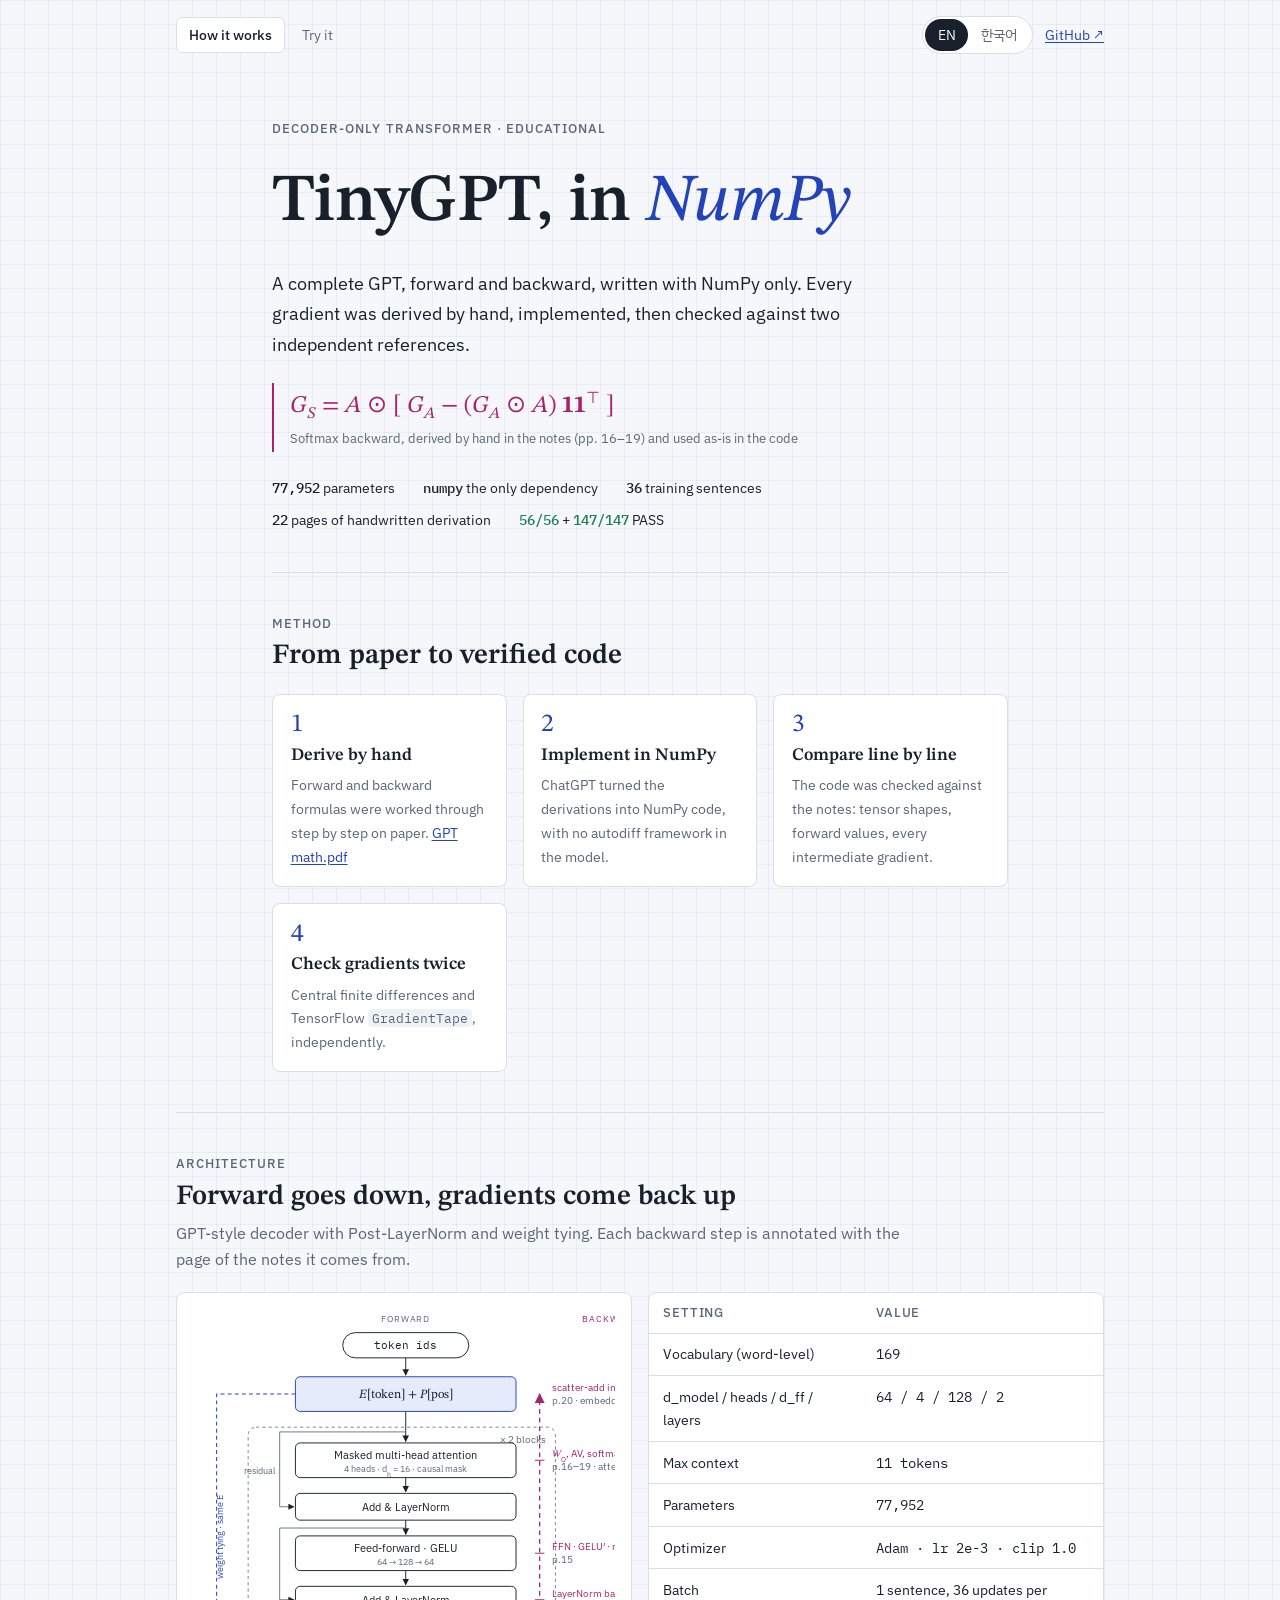
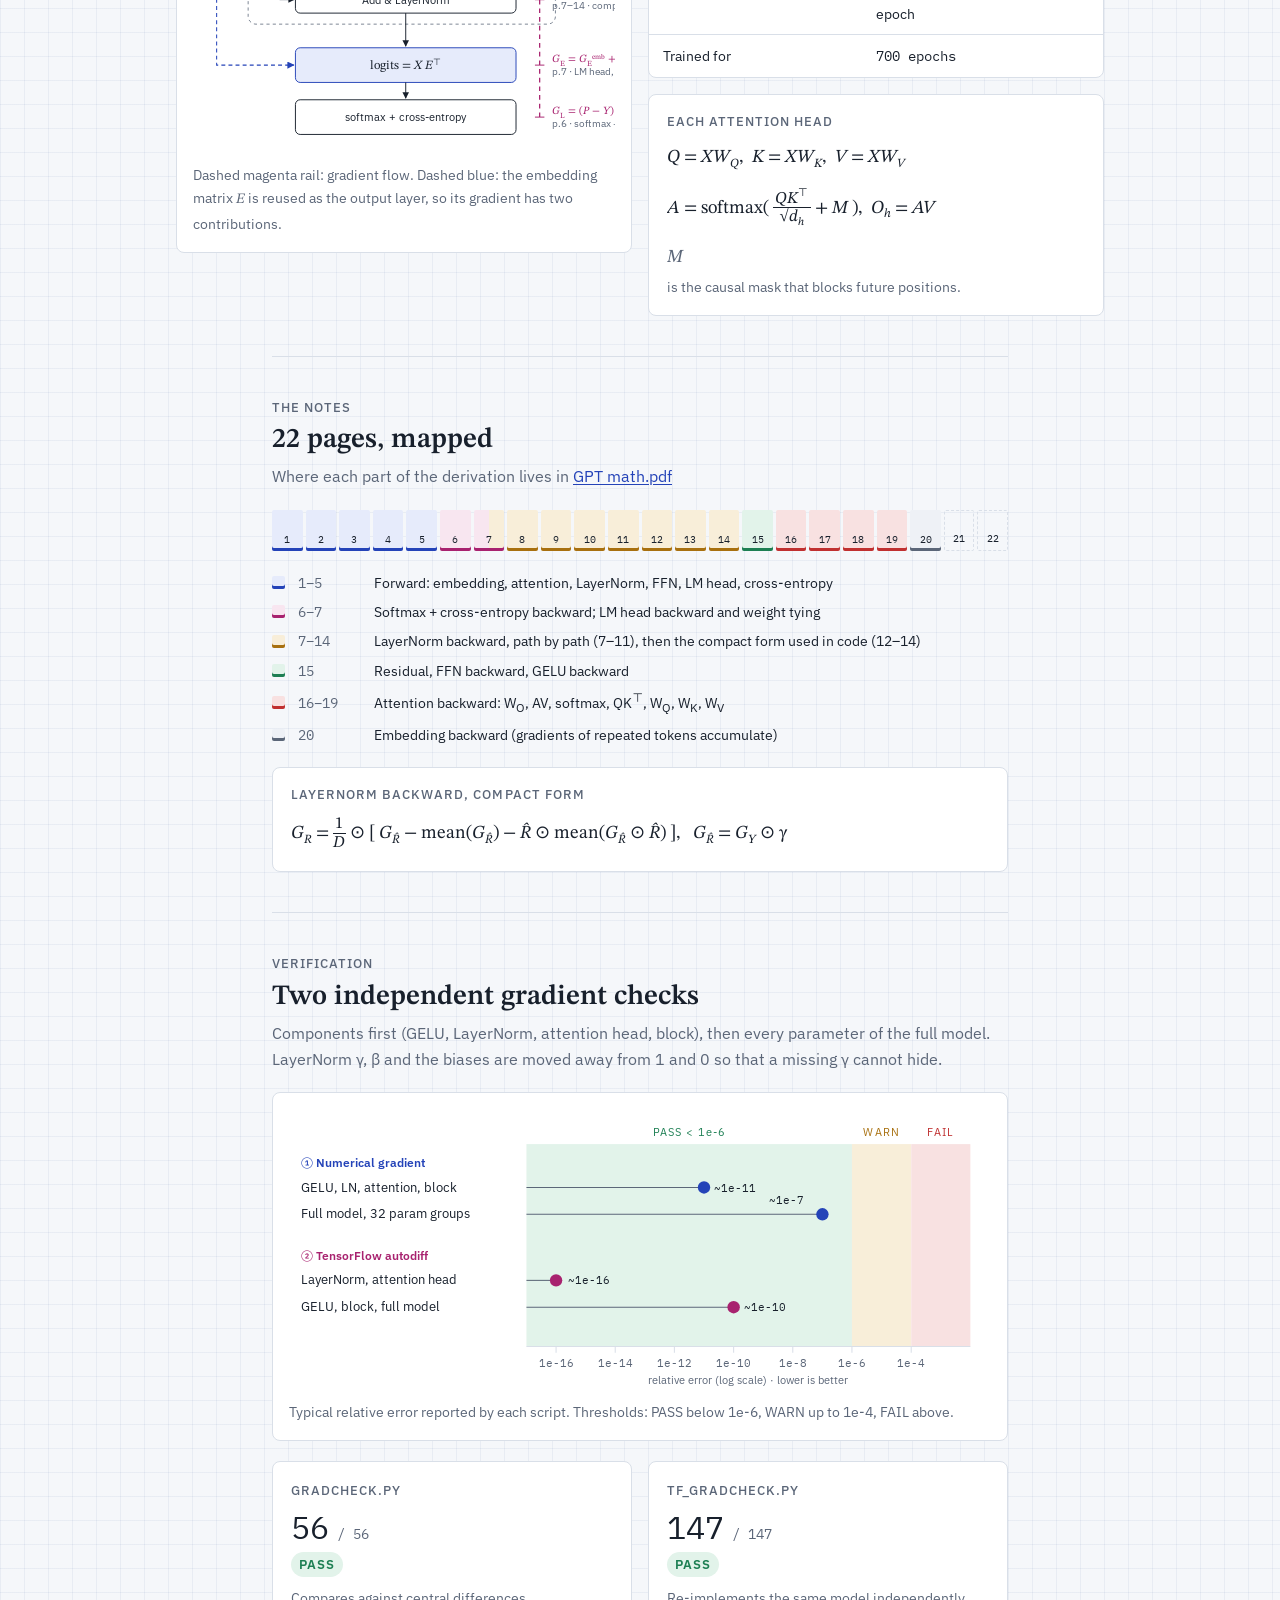
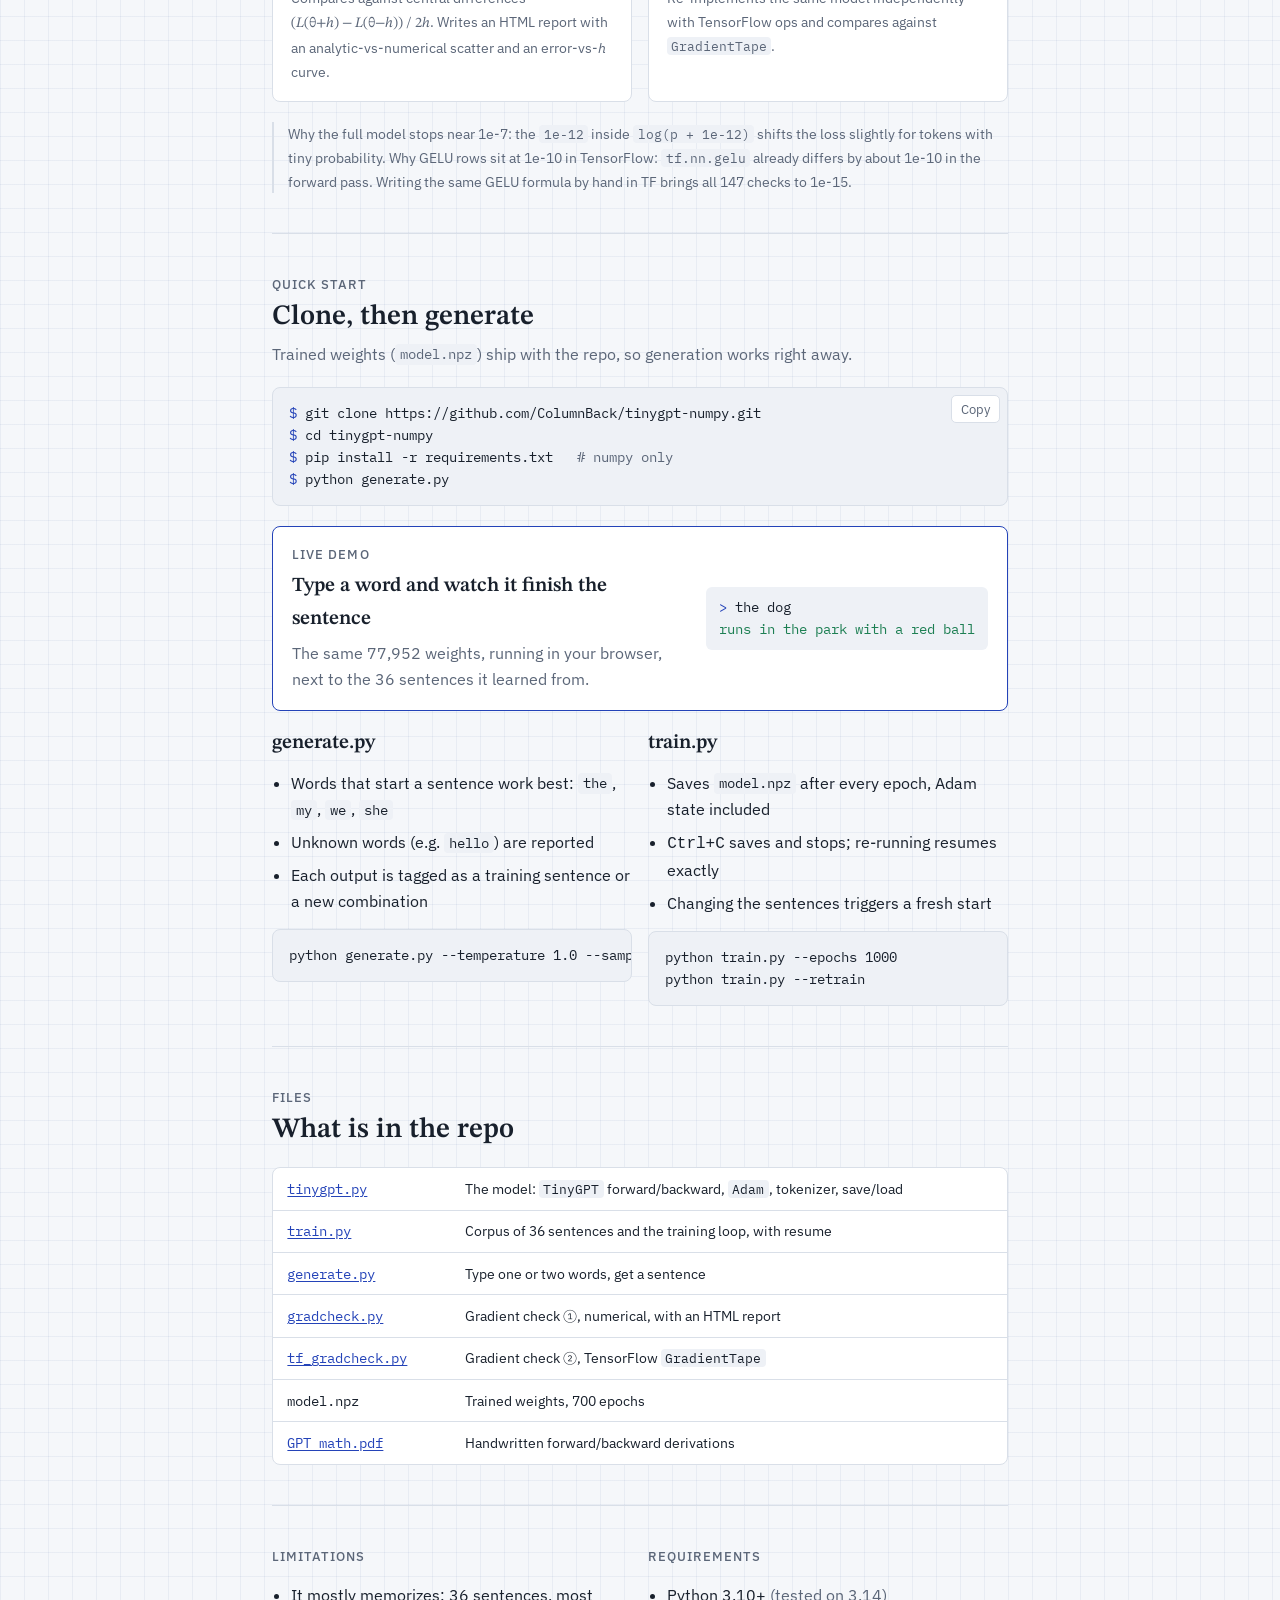
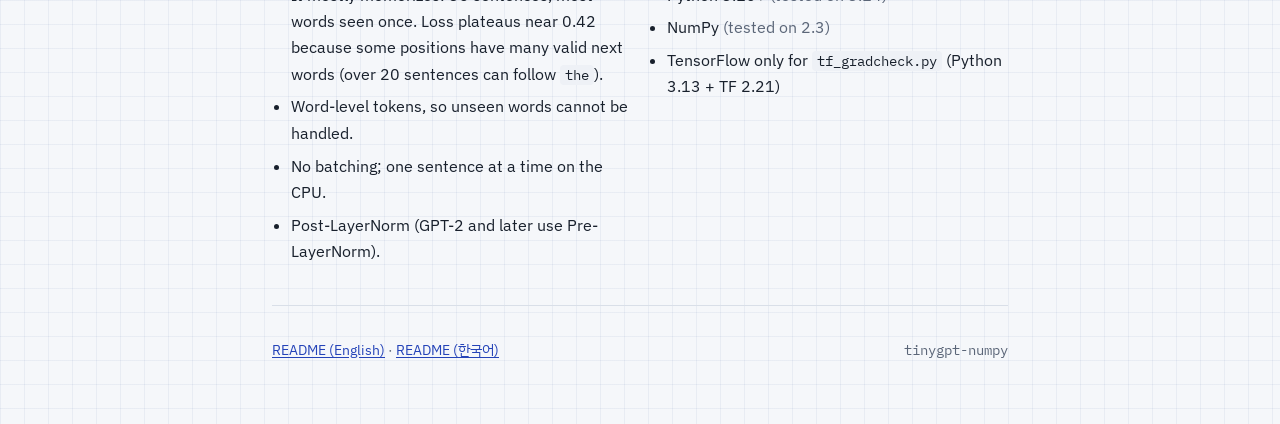
==== docs/index.html @ ae6eefe3 "Add Korean README, visual guide and in-browser demo - README.ko.md: Korean translation; language lin" ====
<!doctype html>
<html lang="en">
<head>
<meta charset="utf-8">
<meta name="viewport" content="width=device-width, initial-scale=1, viewport-fit=cover">
<title>TinyGPT NumPy</title>
<link rel="preconnect" href="https://fonts.googleapis.com">
<link rel="preconnect" href="https://fonts.gstatic.com" crossorigin>
<link rel="stylesheet" href="https://fonts.googleapis.com/css2?family=STIX+Two+Text:ital,wght@0,400;0,600;1,400&family=IBM+Plex+Sans:wght@400;500;600&family=IBM+Plex+Sans+KR:wght@400;500;600&family=IBM+Plex+Mono:wght@400;500&display=swap">
<link rel="stylesheet" href="style.css">
</head>
<body>
<div class="page">

  <div class="bar wide">
    <nav class="tabs" aria-label="Pages">
      <a href="index.html" aria-current="page"><span class="en">How it works</span><span class="ko">설명</span></a>
      <a href="demo.html"><span class="en">Try it</span><span class="ko">데모</span></a>
    </nav>
    <div class="bar-r">
      <div class="seg" role="group" aria-label="Language">
        <button type="button" id="lang-en" data-set-lang="en" aria-pressed="true">EN</button>
        <button type="button" id="lang-ko" data-set-lang="ko" aria-pressed="false">한국어</button>
      </div>
      <a class="gh" href="https://github.com/ColumnBack/tinygpt-numpy">GitHub ↗</a>
    </div>
  </div>

  <!-- HERO -->
  <header class="hero col">
    <span class="label"><span class="en">Decoder-only Transformer · educational</span><span class="ko">디코더 전용 Transformer · 교육용</span></span>
    <h1>TinyGPT, in <span class="np">NumPy</span></h1>
    <p class="lede">
      <span class="en">A complete GPT, forward and backward, written with NumPy only. Every gradient was derived by hand, implemented, then checked against two independent references.</span>
      <span class="ko">순전파와 역전파까지 NumPy만으로 작성한 완전한 GPT입니다. 모든 그래디언트를 손으로 유도하고, 구현한 뒤, 서로 독립적인 두 가지 기준으로 검증했습니다.</span>
    </p>
    <div class="formula-hero">
      <span class="m"><i>G</i><sub><i>S</i></sub> = <i>A</i> ⊙ [ <i>G</i><sub><i>A</i></sub> − (<i>G</i><sub><i>A</i></sub> ⊙ <i>A</i>) <b>1</b><b>1</b><sup>⊤</sup> ]</span>
      <small><span class="en">Softmax backward, derived by hand in the notes (pp. 16–19) and used as-is in the code</span><span class="ko">노트(16–19쪽)에서 손으로 유도해 코드에 그대로 쓴 softmax 역전파</span></small>
    </div>
    <div class="facts">
      <span><b>77,952</b> <span class="en">parameters</span><span class="ko">파라미터</span></span>
      <span><b>numpy</b> <span class="en">the only dependency</span><span class="ko">유일한 의존성</span></span>
      <span><b>36</b> <span class="en">training sentences</span><span class="ko">개 학습 문장</span></span>
      <span><b>22</b> <span class="en">pages of handwritten derivation</span><span class="ko">쪽 분량의 손글씨 유도</span></span>
      <span class="ok"><b>56/56</b> + <b>147/147</b> PASS</span>
    </div>
  </header>

  <!-- PROCESS -->
  <section class="col">
    <div class="sec-head">
      <span class="label"><span class="en">Method</span><span class="ko">방법</span></span>
      <h2><span class="en">From paper to verified code</span><span class="ko">종이에서 검증된 코드까지</span></h2>
    </div>
    <div class="steps">
      <div class="step">
        <span class="n">1</span>
        <h3><span class="en">Derive by hand</span><span class="ko">손으로 유도</span></h3>
        <p><span class="en">Forward and backward formulas were worked through step by step on paper.</span><span class="ko">순전파와 역전파 공식을 종이에 단계별로 직접 풀었습니다.</span> <a href="https://github.com/ColumnBack/tinygpt-numpy/blob/main/GPT%20math.pdf">GPT math.pdf</a></p>
      </div>
      <div class="step">
        <span class="n">2</span>
        <h3><span class="en">Implement in NumPy</span><span class="ko">NumPy로 구현</span></h3>
        <p><span class="en">ChatGPT turned the derivations into NumPy code, with no autodiff framework in the model.</span><span class="ko">ChatGPT를 사용해 유도한 수식을 NumPy 코드로 옮겼습니다. 모델에는 자동 미분 프레임워크가 없습니다.</span></p>
      </div>
      <div class="step">
        <span class="n">3</span>
        <h3><span class="en">Compare line by line</span><span class="ko">한 줄씩 대조</span></h3>
        <p><span class="en">The code was checked against the notes: tensor shapes, forward values, every intermediate gradient.</span><span class="ko">코드를 노트와 대조했습니다: 텐서 차원, 순전파 값, 모든 중간 그래디언트.</span></p>
      </div>
      <div class="step">
        <span class="n">4</span>
        <h3><span class="en">Check gradients twice</span><span class="ko">그래디언트 이중 검증</span></h3>
        <p><span class="en">Central finite differences and TensorFlow <code>GradientTape</code>, independently.</span><span class="ko">중앙 차분과 TensorFlow <code>GradientTape</code>로 각각 독립적으로 확인했습니다.</span></p>
      </div>
    </div>
  </section>

  <!-- ARCHITECTURE -->
  <section class="wide">
    <div class="sec-head col" style="margin-inline:0">
      <span class="label"><span class="en">Architecture</span><span class="ko">아키텍처</span></span>
      <h2><span class="en">Forward goes down, gradients come back up</span><span class="ko">순전파는 아래로, 그래디언트는 위로</span></h2>
      <p class="muted"><span class="en">GPT-style decoder with Post-LayerNorm and weight tying. Each backward step is annotated with the page of the notes it comes from.</span><span class="ko">Post-LayerNorm과 가중치 공유를 사용하는 GPT 스타일 디코더입니다. 각 역전파 단계에 해당 유도가 있는 노트 쪽수를 표시했습니다.</span></p>
    </div>
    <div class="two" style="grid-template-columns: repeat(auto-fit, minmax(min(100%, 22rem), 1fr));">
      <figure>
        <div class="scroll">
        <svg viewBox="0 0 660 560" role="img" aria-labelledby="arch-t" style="min-width:520px">
          <title id="arch-t">TinyGPT architecture with the backward pass</title>
          <defs>
            <marker id="a-ink" viewBox="0 0 10 10" refX="9" refY="5" markerWidth="7" markerHeight="7" orient="auto-start-reverse"><path d="M0 0 L10 5 L0 10z" class="ah"/></marker>
            <marker id="a-acc" viewBox="0 0 10 10" refX="9" refY="5" markerWidth="7" markerHeight="7" orient="auto-start-reverse"><path d="M0 0 L10 5 L0 10z" class="ah-acc"/></marker>
            <marker id="a-back" viewBox="0 0 10 10" refX="9" refY="5" markerWidth="8" markerHeight="8" orient="auto-start-reverse"><path d="M0 0 L10 5 L0 10z" class="ah-back"/></marker>
          </defs>

          <!-- column headings -->
          <text x="270" y="16" text-anchor="middle" class="t-muted" font-size="12" letter-spacing="1">FORWARD</text>
          <text x="530" y="16" text-anchor="middle" class="t-back" font-size="12" letter-spacing="1">BACKWARD</text>

          <!-- token ids -->
          <rect x="190" y="30" width="160" height="32" rx="16" class="box"/>
          <text x="270" y="51" text-anchor="middle" font-size="14" class="t-mono">token ids</text>
          <line x1="270" y1="62" x2="270" y2="84" class="line" marker-end="url(#a-ink)"/>

          <!-- embedding -->
          <rect x="130" y="86" width="280" height="44" rx="6" class="box-acc"/>
          <text x="270" y="113" text-anchor="middle" font-size="16" class="t-math"><tspan font-style="italic">E</tspan>[token] + <tspan font-style="italic">P</tspan>[pos]</text>
          <line x1="270" y1="130" x2="270" y2="168" class="line" marker-end="url(#a-ink)"/>

          <!-- block frame -->
          <rect x="70" y="150" width="390" height="250" rx="10" class="frame"/>
          <text x="448" y="170" text-anchor="end" class="t-muted" font-size="13">× 2 blocks</text>

          <!-- MHA -->
          <rect x="130" y="170" width="280" height="44" rx="6" class="box"/>
          <text x="270" y="190" text-anchor="middle" font-size="14">Masked multi-head attention</text>
          <text x="270" y="207" text-anchor="middle" font-size="12" class="t-muted">4 heads · d<tspan baseline-shift="sub" font-size="9">h</tspan> = 16 · causal mask</text>
          <line x1="270" y1="214" x2="270" y2="232" class="line" marker-end="url(#a-ink)"/>

          <!-- Add & LN 1 -->
          <rect x="130" y="234" width="280" height="34" rx="6" class="box"/>
          <text x="270" y="256" text-anchor="middle" font-size="14">Add &amp; LayerNorm</text>
          <line x1="270" y1="268" x2="270" y2="286" class="line" marker-end="url(#a-ink)"/>

          <!-- FFN -->
          <rect x="130" y="288" width="280" height="44" rx="6" class="box"/>
          <text x="270" y="308" text-anchor="middle" font-size="14">Feed-forward · GELU</text>
          <text x="270" y="325" text-anchor="middle" font-size="12" class="t-muted">64 → 128 → 64</text>
          <line x1="270" y1="332" x2="270" y2="350" class="line" marker-end="url(#a-ink)"/>

          <!-- Add & LN 2 -->
          <rect x="130" y="352" width="280" height="34" rx="6" class="box"/>
          <text x="270" y="374" text-anchor="middle" font-size="14">Add &amp; LayerNorm</text>
          <line x1="270" y1="386" x2="270" y2="428" class="line" marker-end="url(#a-ink)"/>

          <!-- residuals -->
          <path d="M270 156 H110 V251 H128" class="resid" marker-end="url(#a-ink)"/>
          <path d="M270 278 H110 V369 H128" class="resid" marker-end="url(#a-ink)"/>
          <text x="104" y="210" text-anchor="end" class="t-muted" font-size="11">residual</text>

          <!-- LM head -->
          <rect x="130" y="430" width="280" height="44" rx="6" class="box-acc"/>
          <text x="270" y="457" text-anchor="middle" font-size="16" class="t-math">logits = <tspan font-style="italic">X E</tspan><tspan baseline-shift="super" font-size="11">⊤</tspan></text>
          <line x1="270" y1="474" x2="270" y2="494" class="line" marker-end="url(#a-ink)"/>

          <!-- loss -->
          <rect x="130" y="496" width="280" height="44" rx="6" class="box"/>
          <text x="270" y="523" text-anchor="middle" font-size="14">softmax + cross-entropy</text>

          <!-- weight tying -->
          <path d="M130 108 H30 V452 H128" class="tie" marker-end="url(#a-acc)"/>
          <text x="38" y="290" class="t-accent" font-size="12" transform="rotate(-90 38 290)" text-anchor="middle">weight tying · same E</text>

          <!-- backward rail -->
          <path d="M440 518 V108" class="grad grad-anim" marker-end="url(#a-back)"/>
          <g font-size="12.5">
            <line x1="434" y1="518" x2="446" y2="518" class="grad-tick"/>
            <text x="456" y="514" class="t-back t-math" font-size="14"><tspan font-style="italic">G</tspan><tspan baseline-shift="sub" font-size="10">L</tspan> = (<tspan font-style="italic">P</tspan> − <tspan font-style="italic">Y</tspan>) / <tspan font-style="italic">T</tspan></text>
            <text x="456" y="530" class="t-muted">p.6 · softmax + CE</text>

            <line x1="434" y1="452" x2="446" y2="452" class="grad-tick"/>
            <text x="456" y="448" class="t-back t-math" font-size="14"><tspan font-style="italic">G</tspan><tspan baseline-shift="sub" font-size="10">E</tspan> = <tspan font-style="italic">G</tspan><tspan baseline-shift="sub" font-size="10">E</tspan><tspan baseline-shift="super" font-size="9">emb</tspan> + <tspan font-style="italic">G</tspan><tspan baseline-shift="sub" font-size="10">E</tspan><tspan baseline-shift="super" font-size="9">LM</tspan></text>
            <text x="456" y="464" class="t-muted">p.7 · LM head, tied</text>

            <line x1="434" y1="369" x2="446" y2="369" class="grad-tick"/>
            <text x="456" y="365" class="t-back">LayerNorm backward</text>
            <text x="456" y="381" class="t-muted">p.7–14 · compact form</text>

            <line x1="434" y1="310" x2="446" y2="310" class="grad-tick"/>
            <text x="456" y="306" class="t-back">FFN · GELU′ · residual</text>
            <text x="456" y="322" class="t-muted">p.15</text>

            <line x1="434" y1="192" x2="446" y2="192" class="grad-tick"/>
            <text x="456" y="188" class="t-back"><tspan class="t-math" font-style="italic">W</tspan><tspan baseline-shift="sub" font-size="9">O</tspan>, AV, softmax, QK<tspan baseline-shift="super" font-size="9">⊤</tspan></text>
            <text x="456" y="204" class="t-muted">p.16–19 · attention</text>

            <text x="456" y="104" class="t-back">scatter-add into E, P</text>
            <text x="456" y="120" class="t-muted">p.20 · embedding</text>
          </g>
        </svg>
        </div>
        <figcaption><span class="en">Dashed magenta rail: gradient flow. Dashed blue: the embedding matrix <span class="m"><i>E</i></span> is reused as the output layer, so its gradient has two contributions.</span><span class="ko">자홍색 점선: 그래디언트 흐름. 파란 점선: 임베딩 행렬 <span class="m"><i>E</i></span>를 출력층에서 다시 쓰므로 그래디언트가 두 경로에서 합쳐집니다.</span></figcaption>
      </figure>

      <div style="display:grid; gap:1rem; min-width:0">
        <div class="tbl">
          <table>
            <thead><tr><th><span class="en">Setting</span><span class="ko">설정</span></th><th><span class="en">Value</span><span class="ko">값</span></th></tr></thead>
            <tbody>
              <tr><td><span class="en">Vocabulary (word-level)</span><span class="ko">어휘 (단어 단위)</span></td><td class="num">169</td></tr>
              <tr><td>d_model / heads / d_ff / layers</td><td class="num">64 / 4 / 128 / 2</td></tr>
              <tr><td><span class="en">Max context</span><span class="ko">최대 컨텍스트</span></td><td class="num">11 tokens</td></tr>
              <tr><td><span class="en">Parameters</span><span class="ko">파라미터 수</span></td><td class="num">77,952</td></tr>
              <tr><td><span class="en">Optimizer</span><span class="ko">옵티마이저</span></td><td class="num">Adam · lr 2e-3 · clip 1.0</td></tr>
              <tr><td><span class="en">Batch</span><span class="ko">배치</span></td><td><span class="en">1 sentence, 36 updates per epoch</span><span class="ko">문장 1개, 에폭당 36회 업데이트</span></td></tr>
              <tr><td><span class="en">Trained for</span><span class="ko">학습량</span></td><td class="num">700 epochs</td></tr>
            </tbody>
          </table>
        </div>
        <div class="eq">
          <span class="label"><span class="en">Each attention head</span><span class="ko">각 어텐션 헤드</span></span>
          <span class="m"><i>Q</i> = <i>XW</i><sub><i>Q</i></sub>,&nbsp; <i>K</i> = <i>XW</i><sub><i>K</i></sub>,&nbsp; <i>V</i> = <i>XW</i><sub><i>V</i></sub></span>
          <span class="m"><i>A</i> = softmax( <span class="frac"><span><i>QK</i><sup>⊤</sup></span><span>√<i>d</i><sub><i>h</i></sub></span></span> + <i>M</i> ),&nbsp; <i>O</i><sub><i>h</i></sub> = <i>AV</i></span>
          <span class="muted" style="font-size:var(--s-sm)"><span class="en"><span class="m"><i>M</i></span> is the causal mask that blocks future positions.</span><span class="ko"><span class="m"><i>M</i></span>은 미래 위치를 가리는 causal mask입니다.</span></span>
        </div>
      </div>
    </div>
  </section>

  <!-- DERIVATIONS -->
  <section class="col">
    <div class="sec-head">
      <span class="label"><span class="en">The notes</span><span class="ko">유도 노트</span></span>
      <h2><span class="en">22 pages, mapped</span><span class="ko">22쪽 노트 지도</span></h2>
      <p class="muted"><span class="en">Where each part of the derivation lives in</span><span class="ko">각 유도가 들어 있는 위치:</span> <a href="https://github.com/ColumnBack/tinygpt-numpy/blob/main/GPT%20math.pdf">GPT math.pdf</a></p>
    </div>
    <div class="pages" aria-hidden="true">
      <div class="pg c-fwd">1</div><div class="pg c-fwd">2</div><div class="pg c-fwd">3</div><div class="pg c-fwd">4</div><div class="pg c-fwd">5</div>
      <div class="pg c-loss">6</div>
      <div class="pg" style="background: linear-gradient(90deg, var(--back-soft) 50%, var(--warn-soft) 50%); box-shadow: inset 0 -3px 0 var(--back)">7</div>
      <div class="pg c-ln">8</div><div class="pg c-ln">9</div><div class="pg c-ln">10</div><div class="pg c-ln">11</div>
      <div class="pg c-ln">12</div><div class="pg c-ln">13</div><div class="pg c-ln">14</div>
      <div class="pg c-ffn">15</div>
      <div class="pg c-att">16</div><div class="pg c-att">17</div><div class="pg c-att">18</div><div class="pg c-att">19</div>
      <div class="pg c-emb">20</div>
      <div class="pg c-none">21</div><div class="pg c-none">22</div>
    </div>
    <ul class="legend">
      <li><span class="sw c-fwd"></span><span class="pp">1–5</span><span class="en">Forward: embedding, attention, LayerNorm, FFN, LM head, cross-entropy</span><span class="ko">순전파: 임베딩, 어텐션, LayerNorm, FFN, LM 헤드, 크로스 엔트로피</span></li>
      <li><span class="sw c-loss"></span><span class="pp">6–7</span><span class="en">Softmax + cross-entropy backward; LM head backward and weight tying</span><span class="ko">Softmax + 크로스 엔트로피 역전파, LM 헤드 역전파와 가중치 공유</span></li>
      <li><span class="sw c-ln"></span><span class="pp">7–14</span><span class="en">LayerNorm backward, path by path (7–11), then the compact form used in code (12–14)</span><span class="ko">LayerNorm 역전파: 경로별 유도(7–11), 코드에서 쓰는 간결한 형태(12–14)</span></li>
      <li><span class="sw c-ffn"></span><span class="pp">15</span><span class="en">Residual, FFN backward, GELU backward</span><span class="ko">잔차 연결, FFN 역전파, GELU 역전파</span></li>
      <li><span class="sw c-att"></span><span class="pp">16–19</span><span class="en">Attention backward: W<sub>O</sub>, AV, softmax, QK<sup>⊤</sup>, W<sub>Q</sub>, W<sub>K</sub>, W<sub>V</sub></span><span class="ko">어텐션 역전파: W<sub>O</sub>, AV, softmax, QK<sup>⊤</sup>, W<sub>Q</sub>, W<sub>K</sub>, W<sub>V</sub></span></li>
      <li><span class="sw c-emb"></span><span class="pp">20</span><span class="en">Embedding backward (gradients of repeated tokens accumulate)</span><span class="ko">임베딩 역전파 (반복된 토큰의 그래디언트는 누적)</span></li>
    </ul>
    <div class="eq">
      <span class="label"><span class="en">LayerNorm backward, compact form</span><span class="ko">LayerNorm 역전파, 간결한 형태</span></span>
      <span class="m"><i>G</i><sub><i>R</i></sub> = <span class="frac"><span>1</span><span><i>D</i></span></span> ⊙ [ <i>G</i><sub><i>R̂</i></sub> − mean(<i>G</i><sub><i>R̂</i></sub>) − <i>R̂</i> ⊙ mean(<i>G</i><sub><i>R̂</i></sub> ⊙ <i>R̂</i>) ],&nbsp;&nbsp; <i>G</i><sub><i>R̂</i></sub> = <i>G</i><sub><i>Y</i></sub> ⊙ γ</span>
    </div>
  </section>

  <!-- VERIFICATION -->
  <section class="col">
    <div class="sec-head">
      <span class="label"><span class="en">Verification</span><span class="ko">검증</span></span>
      <h2><span class="en">Two independent gradient checks</span><span class="ko">서로 독립적인 두 가지 그래디언트 검증</span></h2>
      <p class="muted"><span class="en">Components first (GELU, LayerNorm, attention head, block), then every parameter of the full model. LayerNorm γ, β and the biases are moved away from 1 and 0 so that a missing γ cannot hide.</span><span class="ko">먼저 구성 요소(GELU, LayerNorm, 어텐션 헤드, 블록)를, 그다음 전체 모델의 모든 파라미터를 확인합니다. γ 누락 같은 버그가 숨지 못하도록 LayerNorm γ, β와 편향을 1과 0에서 벗어나게 설정합니다.</span></p>
    </div>

    <figure>
      <svg viewBox="0 0 680 270" role="img" aria-labelledby="err-t">
        <title id="err-t">Typical relative error per check, log scale</title>
        <!-- X(e) = 230 + (e + 17) * 28.667 ; e in [-17, -2] -->
        <rect x="230" y="34" width="315.3" height="196" class="band-pass"/>
        <rect x="545.3" y="34" width="57.3" height="196" class="band-warn"/>
        <rect x="602.7" y="34" width="57.3" height="196" class="band-fail"/>
        <text x="388" y="26" text-anchor="middle" font-size="11" fill="var(--pass)" style="fill:var(--pass)" letter-spacing="1">PASS &lt; 1e-6</text>
        <text x="574" y="26" text-anchor="middle" font-size="11" style="fill:var(--warn)" letter-spacing="1">WARN</text>
        <text x="631" y="26" text-anchor="middle" font-size="11" style="fill:var(--fail)" letter-spacing="1">FAIL</text>

        <g class="t-muted" font-size="11" text-anchor="middle">
          <line x1="258.7" y1="230" x2="258.7" y2="236" class="axis"/><text x="258.7" y="250" class="t-mono t-muted">1e-16</text>
          <line x1="316" y1="230" x2="316" y2="236" class="axis"/><text x="316" y="250" class="t-mono t-muted">1e-14</text>
          <line x1="373.3" y1="230" x2="373.3" y2="236" class="axis"/><text x="373.3" y="250" class="t-mono t-muted">1e-12</text>
          <line x1="430.7" y1="230" x2="430.7" y2="236" class="axis"/><text x="430.7" y="250" class="t-mono t-muted">1e-10</text>
          <line x1="488" y1="230" x2="488" y2="236" class="axis"/><text x="488" y="250" class="t-mono t-muted">1e-8</text>
          <line x1="545.3" y1="230" x2="545.3" y2="236" class="axis"/><text x="545.3" y="250" class="t-mono t-muted">1e-6</text>
          <line x1="602.7" y1="230" x2="602.7" y2="236" class="axis"/><text x="602.7" y="250" class="t-mono t-muted">1e-4</text>
        </g>
        <line x1="230" y1="230" x2="660" y2="230" class="axis"/>
        <text x="445" y="266" text-anchor="middle" font-size="11" class="t-muted"><tspan class="en">relative error (log scale) · lower is better</tspan><tspan class="ko">상대 오차 (로그 스케일) · 왼쪽일수록 정확</tspan></text>

        <!-- group 1: numerical -->
        <text x="12" y="56" font-size="12" font-weight="600" class="t-accent"><tspan class="en">① Numerical gradient</tspan><tspan class="ko">① 수치 그래디언트</tspan></text>
        <text x="12" y="80" font-size="12.5"><tspan class="en">GELU, LN, attention, block</tspan><tspan class="ko">GELU, LN, 어텐션, 블록</tspan></text>
        <line x1="230" y1="76" x2="402" y2="76" class="stem"/><circle cx="402" cy="76" r="6" class="dot-np"/>
        <text x="412" y="80" font-size="11" class="t-mono">~1e-11</text>
        <text x="12" y="106" font-size="12.5"><tspan class="en">Full model, 32 param groups</tspan><tspan class="ko">전체 모델, 파라미터 그룹 32개</tspan></text>
        <line x1="230" y1="102" x2="516.7" y2="102" class="stem"/><circle cx="516.7" cy="102" r="6" class="dot-np"/>
        <text x="482" y="92" font-size="11" class="t-mono" text-anchor="middle">~1e-7</text>

        <!-- group 2: TF -->
        <text x="12" y="146" font-size="12" font-weight="600" class="t-back"><tspan class="en">② TensorFlow autodiff</tspan><tspan class="ko">② TensorFlow 자동 미분</tspan></text>
        <text x="12" y="170" font-size="12.5"><tspan class="en">LayerNorm, attention head</tspan><tspan class="ko">LayerNorm, 어텐션 헤드</tspan></text>
        <line x1="230" y1="166" x2="258.7" y2="166" class="stem"/><circle cx="258.7" cy="166" r="6" class="dot-tf"/>
        <text x="270" y="170" font-size="11" class="t-mono">~1e-16</text>
        <text x="12" y="196" font-size="12.5"><tspan class="en">GELU, block, full model</tspan><tspan class="ko">GELU, 블록, 전체 모델</tspan></text>
        <line x1="230" y1="192" x2="430.7" y2="192" class="stem"/><circle cx="430.7" cy="192" r="6" class="dot-tf"/>
        <text x="441" y="196" font-size="11" class="t-mono">~1e-10</text>
      </svg>
      <figcaption><span class="en">Typical relative error reported by each script. Thresholds: PASS below 1e-6, WARN up to 1e-4, FAIL above.</span><span class="ko">각 스크립트가 보고하는 대표 상대 오차입니다. 판정 기준: 1e-6 미만 PASS, 1e-4까지 WARN, 그 이상 FAIL.</span></figcaption>
    </figure>

    <div class="verdicts">
      <div class="verdict">
        <span class="label">gradcheck.py</span>
        <div class="score">56<span> / 56</span></div>
        <span class="pill">PASS</span>
        <p><span class="en">Compares against central differences <span class="m">(<i>L</i>(θ+<i>h</i>) − <i>L</i>(θ−<i>h</i>)) / 2<i>h</i></span>. Writes an HTML report with an analytic-vs-numerical scatter and an error-vs-<i>h</i> curve.</span><span class="ko">중앙 차분 <span class="m">(<i>L</i>(θ+<i>h</i>) − <i>L</i>(θ−<i>h</i>)) / 2<i>h</i></span>와 비교합니다. 해석적/수치 그래디언트 산점도와 <i>h</i>에 따른 오차 곡선이 담긴 HTML 리포트를 만듭니다.</span></p>
      </div>
      <div class="verdict">
        <span class="label">tf_gradcheck.py</span>
        <div class="score">147<span> / 147</span></div>
        <span class="pill">PASS</span>
        <p><span class="en">Re-implements the same model independently with TensorFlow ops and compares against <code>GradientTape</code>.</span><span class="ko">같은 모델을 TensorFlow 연산으로 독립적으로 다시 구현하고 <code>GradientTape</code> 결과와 비교합니다.</span></p>
      </div>
    </div>

    <p class="note"><span class="en">Why the full model stops near 1e-7: the <code>1e-12</code> inside <code>log(p + 1e-12)</code> shifts the loss slightly for tokens with tiny probability. Why GELU rows sit at 1e-10 in TensorFlow: <code>tf.nn.gelu</code> already differs by about 1e-10 in the forward pass. Writing the same GELU formula by hand in TF brings all 147 checks to 1e-15.</span><span class="ko">전체 모델이 1e-7 근처에서 멈추는 이유: <code>log(p + 1e-12)</code> 안의 <code>1e-12</code>가 확률이 아주 작은 토큰에서 손실을 조금 바꾸기 때문입니다. TensorFlow에서 GELU 항목이 1e-10인 이유: <code>tf.nn.gelu</code>가 순전파에서 이미 약 1e-10 차이가 납니다. 같은 GELU 공식을 TF로 직접 쓰면 147개 모두 1e-15까지 일치합니다.</span></p>
  </section>

  <!-- QUICK START -->
  <section class="col">
    <div class="sec-head">
      <span class="label"><span class="en">Quick start</span><span class="ko">빠른 시작</span></span>
      <h2><span class="en">Clone, then generate</span><span class="ko">클론하고 바로 생성</span></h2>
      <p class="muted"><span class="en">Trained weights (<code>model.npz</code>) ship with the repo, so generation works right away.</span><span class="ko">학습된 가중치(<code>model.npz</code>)가 저장소에 포함되어 있어 바로 생성할 수 있습니다.</span></p>
    </div>
    <div class="code">
      <button class="copy" type="button" data-copy="git clone https://github.com/ColumnBack/tinygpt-numpy.git&#10;cd tinygpt-numpy&#10;pip install -r requirements.txt&#10;python generate.py">Copy</button>
<pre><span class="p">$ </span>git clone https://github.com/ColumnBack/tinygpt-numpy.git
<span class="p">$ </span>cd tinygpt-numpy
<span class="p">$ </span>pip install -r requirements.txt   <span class="c"># numpy only</span>
<span class="p">$ </span>python generate.py</pre>
    </div>
    <a class="teaser" href="demo.html">
      <span class="teaser-txt">
        <span class="label"><span class="en">Live demo</span><span class="ko">라이브 데모</span></span>
        <span class="teaser-h"><span class="en">Type a word and watch it finish the sentence</span><span class="ko">단어를 입력하고 문장이 완성되는 과정을 보세요</span></span>
        <span class="muted"><span class="en">The same 77,952 weights, running in your browser, next to the 36 sentences it learned from.</span><span class="ko">같은 77,952개 가중치를 브라우저에서 실행하고, 학습한 36개 문장과 나란히 보여줍니다.</span></span>
      </span>
      <span class="teaser-demo mono" aria-hidden="true"><span class="p">&gt;</span> the dog<br><span class="out">runs in the park with a red ball</span></span>
    </a>

    <div class="two">
      <div class="prose">
        <h3>generate.py</h3>
        <ul class="plain">
          <li><span class="en">Words that start a sentence work best: <code>the</code>, <code>my</code>, <code>we</code>, <code>she</code></span><span class="ko">문장을 시작하는 단어가 가장 잘 동작합니다: <code>the</code>, <code>my</code>, <code>we</code>, <code>she</code></span></li>
          <li><span class="en">Unknown words (e.g. <code>hello</code>) are reported</span><span class="ko">모르는 단어(예: <code>hello</code>)는 알려 줍니다</span></li>
          <li><span class="en">Each output is tagged as a training sentence or a new combination</span><span class="ko">출력마다 학습 문장인지 새로운 조합인지 표시합니다</span></li>
        </ul>
        <div class="code"><pre>python generate.py --temperature 1.0 --samples 5</pre></div>
      </div>
      <div class="prose">
        <h3>train.py</h3>
        <ul class="plain">
          <li><span class="en">Saves <code>model.npz</code> after every epoch, Adam state included</span><span class="ko">매 에폭 <code>model.npz</code>에 저장 (Adam 상태 포함)</span></li>
          <li><span class="en"><kbd>Ctrl+C</kbd> saves and stops; re-running resumes exactly</span><span class="ko"><kbd>Ctrl+C</kbd>로 저장 후 중지, 다시 실행하면 그대로 재개</span></li>
          <li><span class="en">Changing the sentences triggers a fresh start</span><span class="ko">학습 문장을 바꾸면 처음부터 다시 학습</span></li>
        </ul>
        <div class="code"><pre>python train.py --epochs 1000
python train.py --retrain</pre></div>
      </div>
    </div>
  </section>

  <!-- FILES -->
  <section class="col">
    <div class="sec-head">
      <span class="label"><span class="en">Files</span><span class="ko">파일 구성</span></span>
      <h2><span class="en">What is in the repo</span><span class="ko">저장소 구성</span></h2>
    </div>
    <div class="tbl">
      <table>
        <tbody>
          <tr><td class="num"><a href="https://github.com/ColumnBack/tinygpt-numpy/blob/main/tinygpt.py">tinygpt.py</a></td><td><span class="en">The model: <code>TinyGPT</code> forward/backward, <code>Adam</code>, tokenizer, save/load</span><span class="ko">모델: <code>TinyGPT</code> 순전파/역전파, <code>Adam</code>, 토크나이저, 저장/불러오기</span></td></tr>
          <tr><td class="num"><a href="https://github.com/ColumnBack/tinygpt-numpy/blob/main/train.py">train.py</a></td><td><span class="en">Corpus of 36 sentences and the training loop, with resume</span><span class="ko">36개 문장 코퍼스와 학습 루프 (재개 지원)</span></td></tr>
          <tr><td class="num"><a href="https://github.com/ColumnBack/tinygpt-numpy/blob/main/generate.py">generate.py</a></td><td><span class="en">Type one or two words, get a sentence</span><span class="ko">단어 한두 개를 입력하면 문장 생성</span></td></tr>
          <tr><td class="num"><a href="https://github.com/ColumnBack/tinygpt-numpy/blob/main/gradcheck.py">gradcheck.py</a></td><td><span class="en">Gradient check ①, numerical, with an HTML report</span><span class="ko">그래디언트 검증 ①, 수치 미분, HTML 리포트 생성</span></td></tr>
          <tr><td class="num"><a href="https://github.com/ColumnBack/tinygpt-numpy/blob/main/tf_gradcheck.py">tf_gradcheck.py</a></td><td><span class="en">Gradient check ②, TensorFlow <code>GradientTape</code></span><span class="ko">그래디언트 검증 ②, TensorFlow <code>GradientTape</code></span></td></tr>
          <tr><td class="num">model.npz</td><td><span class="en">Trained weights, 700 epochs</span><span class="ko">학습된 가중치, 700 에폭</span></td></tr>
          <tr><td class="num"><a href="https://github.com/ColumnBack/tinygpt-numpy/blob/main/GPT%20math.pdf">GPT math.pdf</a></td><td><span class="en">Handwritten forward/backward derivations</span><span class="ko">손글씨 순전파/역전파 유도 노트</span></td></tr>
        </tbody>
      </table>
    </div>
  </section>

  <!-- LIMITS -->
  <section class="col">
    <div class="two">
      <div class="prose">
        <span class="label"><span class="en">Limitations</span><span class="ko">한계</span></span>
        <ul class="plain">
          <li><span class="en">It mostly memorizes: 36 sentences, most words seen once. Loss plateaus near 0.42 because some positions have many valid next words (over 20 sentences can follow <code>the</code>).</span><span class="ko">대부분 외웁니다: 문장 36개, 대부분의 단어가 한 번씩 등장. 다음 단어 정답이 여러 개인 위치가 있어 손실이 0.42 근처에서 멈춥니다 (<code>the</code> 다음에 올 수 있는 문장이 20개 이상).</span></li>
          <li><span class="en">Word-level tokens, so unseen words cannot be handled.</span><span class="ko">단어 단위 토큰이라 처음 보는 단어는 처리할 수 없습니다.</span></li>
          <li><span class="en">No batching; one sentence at a time on the CPU.</span><span class="ko">배치 없이 CPU에서 문장 하나씩 처리합니다.</span></li>
          <li><span class="en">Post-LayerNorm (GPT-2 and later use Pre-LayerNorm).</span><span class="ko">Post-LayerNorm 구조입니다 (GPT-2 이후는 Pre-LayerNorm).</span></li>
        </ul>
      </div>
      <div class="prose">
        <span class="label"><span class="en">Requirements</span><span class="ko">요구 사항</span></span>
        <ul class="plain">
          <li>Python 3.10+ <span class="muted"><span class="en">(tested on 3.14)</span><span class="ko">(3.14에서 테스트)</span></span></li>
          <li>NumPy <span class="muted"><span class="en">(tested on 2.3)</span><span class="ko">(2.3에서 테스트)</span></span></li>
          <li><span class="en">TensorFlow only for <code>tf_gradcheck.py</code> (Python 3.13 + TF 2.21)</span><span class="ko">TensorFlow는 <code>tf_gradcheck.py</code>에만 필요 (Python 3.13 + TF 2.21)</span></li>
        </ul>
      </div>
    </div>
  </section>

  <footer class="col">
    <span><a href="https://github.com/ColumnBack/tinygpt-numpy/blob/main/README.md">README (English)</a> · <a href="https://github.com/ColumnBack/tinygpt-numpy/blob/main/README.ko.md">README (한국어)</a></span>
    <span class="mono">tinygpt-numpy</span>
  </footer>
</div>

<script src="site.js"></script>
</body>
</html>
---- docs/style.css ----
/* Layout: a single reading column on faint graph paper, like the handwritten derivation notes; diagrams break slightly wider. */
:root {
  --bg: #f5f7fa;
  --grid: rgba(60, 90, 160, 0.07);
  --surface: #ffffff;
  --ink: #18202c;
  --muted: #5b6678;
  --rule: #d9dfe8;
  --accent: #2443b8;      /* forward pass, links */
  --accent-soft: #e6ebfb;
  --back: #a8226f;        /* backward pass / gradients */
  --back-soft: #f8e6f0;
  --pass: #1d7f53;
  --pass-soft: #e2f3ea;
  --warn: #a8700f;
  --warn-soft: #f8eed9;
  --fail: #c03030;
  --fail-soft: #f8e1e1;
  --code-bg: #eef1f6;

  --f-display: "STIX Two Text", "Cambria", "Times New Roman", serif;
  --f-body: "IBM Plex Sans", "IBM Plex Sans KR", "Segoe UI", system-ui, sans-serif;
  --f-mono: "IBM Plex Mono", ui-monospace, "Cascadia Mono", Consolas, monospace;

  --s-xs: 0.8125rem; --s-sm: 0.9rem; --s-md: 1rem; --s-lg: 1.25rem; --s-xl: 1.75rem; --s-xxl: clamp(2.6rem, 7vw, 4.2rem);
  --col: 46rem;
  --wide: 58rem;
  color-scheme: light;
}
@media (prefers-color-scheme: dark) {
  :root:not([data-theme="light"]) {
    --bg: #0e131b; --grid: rgba(140, 170, 230, 0.05); --surface: #151c27; --ink: #e2e7ef; --muted: #96a2b5; --rule: #2a3444;
    --accent: #8ea6ff; --accent-soft: #1d2846; --back: #f07ab9; --back-soft: #3a1c2e;
    --pass: #56c991; --pass-soft: #163327; --warn: #e2b354; --warn-soft: #362a12; --fail: #f27272; --fail-soft: #3b1a1a;
    --code-bg: #111821; color-scheme: dark;
  }
}
:root[data-theme="dark"] {
  --bg: #0e131b; --grid: rgba(140, 170, 230, 0.05); --surface: #151c27; --ink: #e2e7ef; --muted: #96a2b5; --rule: #2a3444;
  --accent: #8ea6ff; --accent-soft: #1d2846; --back: #f07ab9; --back-soft: #3a1c2e;
  --pass: #56c991; --pass-soft: #163327; --warn: #e2b354; --warn-soft: #362a12; --fail: #f27272; --fail-soft: #3b1a1a;
  --code-bg: #111821; color-scheme: dark;
}

/* language switch */
:root[data-lang="ko"] .en { display: none !important; }
:root:not([data-lang="ko"]) .ko { display: none !important; }
:root[data-lang="ko"] body { word-break: keep-all; }

* { box-sizing: border-box; }
body {
  margin: 0;
  background-color: var(--bg);
  background-image:
    linear-gradient(var(--grid) 1px, transparent 1px),
    linear-gradient(90deg, var(--grid) 1px, transparent 1px);
  background-size: 24px 24px;
  color: var(--ink);
  font-family: var(--f-body);
  font-size: var(--s-md);
  line-height: 1.65;
}
.page { padding-inline: 16px; padding-block: 0 4rem; }
.col { max-width: var(--col); margin-inline: auto; }
.wide { max-width: var(--wide); margin-inline: auto; }
a { color: var(--accent); text-underline-offset: 2px; }
a:focus-visible, button:focus-visible { outline: 2px solid var(--accent); outline-offset: 2px; border-radius: 3px; }
h1, h2, h3 { font-family: var(--f-display); font-weight: 600; line-height: 1.2; text-wrap: balance; margin: 0; }
h2 { font-size: var(--s-xl); }
h3 { font-size: var(--s-lg); }
p { margin: 0; }
code, pre, .mono { font-family: var(--f-mono); }
p code, li code, td code { font-size: 0.88em; background: var(--code-bg); padding: 0.08em 0.35em; border-radius: 4px; }
.label { font-size: var(--s-xs); text-transform: uppercase; letter-spacing: 0.08em; color: var(--muted); font-weight: 500; }
:root[data-lang="ko"] .label { letter-spacing: 0.02em; }
.muted { color: var(--muted); }

/* math */
.m { font-family: var(--f-display); font-style: normal; white-space: nowrap; }
.m i { font-style: italic; }
.m sub, .m sup { font-size: 0.68em; }
.frac { display: inline-flex; flex-direction: column; vertical-align: middle; text-align: center; line-height: 1.1; font-size: 0.9em; }
.frac > span:first-child { border-bottom: 1px solid currentColor; padding-inline: 0.15em; }

/* top bar */
.bar { display: flex; justify-content: space-between; align-items: center; gap: 1rem; padding-block: 1rem; flex-wrap: wrap; }
.brand { font-family: var(--f-mono); font-size: var(--s-sm); color: var(--muted); }
.bar-r { display: flex; gap: 0.75rem; align-items: center; flex-wrap: wrap; }
.seg { display: inline-flex; border: 1px solid var(--rule); border-radius: 999px; background: var(--surface); padding: 2px; }
.seg button { font: inherit; font-size: var(--s-sm); border: 0; background: transparent; color: var(--muted); padding: 0.25rem 0.8rem; border-radius: 999px; cursor: pointer; }
.seg button[aria-pressed="true"] { background: var(--ink); color: var(--bg); }
.gh { font-size: var(--s-sm); }

/* hero */
.hero { padding-block: 3rem 2.5rem; display: grid; gap: 1.5rem; }
.hero h1 { font-size: var(--s-xxl); font-weight: 600; letter-spacing: -0.01em; }
.hero h1 .np { font-style: italic; font-weight: 400; color: var(--accent); }
.lede { font-size: 1.15rem; max-width: 38rem; }
.formula-hero {
  font-family: var(--f-display); font-size: clamp(1.05rem, 3.4vw, 1.5rem); color: var(--back);
  border-left: 2px solid var(--back); padding: 0.2rem 0 0.2rem 1rem; overflow-x: auto;
}
.formula-hero small { display: block; font-family: var(--f-body); font-size: var(--s-xs); color: var(--muted); }
.facts { display: flex; flex-wrap: wrap; gap: 0.5rem 1.75rem; font-size: var(--s-sm); }
.facts b { font-family: var(--f-mono); font-weight: 500; font-variant-numeric: tabular-nums; }
.facts .ok b { color: var(--pass); }

section { padding-block: 2.5rem; border-top: 1px solid var(--rule); display: grid; gap: 1.25rem; }
.sec-head { display: grid; gap: 0.35rem; }
.prose { display: grid; gap: 0.9rem; max-width: 40rem; }

/* process steps */
.steps { display: grid; grid-template-columns: repeat(auto-fit, minmax(13rem, 1fr)); gap: 1rem; counter-reset: step; }
.step { background: var(--surface); border: 1px solid var(--rule); border-radius: 8px; padding: 1.1rem; display: grid; gap: 0.45rem; align-content: start; min-width: 0; }
.step .n { font-family: var(--f-display); font-size: 1.6rem; line-height: 1; color: var(--accent); }
.step h3 { font-size: 1.1rem; }
.step p { font-size: var(--s-sm); color: var(--muted); }

/* figures */
figure { margin: 0; background: var(--surface); border: 1px solid var(--rule); border-radius: 8px; padding: 1rem; display: grid; gap: 0.75rem; min-width: 0; }
figcaption { font-size: var(--s-sm); color: var(--muted); }
.scroll { overflow-x: auto; }
svg { display: block; width: 100%; height: auto; }
svg text { font-family: var(--f-body); fill: var(--ink); }
svg .t-math { font-family: var(--f-display); }
svg .t-mono { font-family: var(--f-mono); }
svg .t-muted { fill: var(--muted); }
svg .t-back { fill: var(--back); }
svg .t-accent { fill: var(--accent); }
svg .box { fill: var(--surface); stroke: var(--ink); stroke-width: 1.2; }
svg .box-acc { fill: var(--accent-soft); stroke: var(--accent); stroke-width: 1.2; }
svg .frame { fill: none; stroke: var(--muted); stroke-width: 1; stroke-dasharray: 4 4; }
svg .line { fill: none; stroke: var(--ink); stroke-width: 1.2; }
svg .resid { fill: none; stroke: var(--muted); stroke-width: 1.1; }
svg .tie { fill: none; stroke: var(--accent); stroke-width: 1.3; stroke-dasharray: 5 4; }
svg .grad { fill: none; stroke: var(--back); stroke-width: 1.6; stroke-dasharray: 6 5; }
svg .grad-tick { stroke: var(--back); stroke-width: 1.2; }
svg .ah { fill: var(--ink); }
svg .ah-acc { fill: var(--accent); }
svg .ah-back { fill: var(--back); }
svg .band-pass { fill: var(--pass-soft); }
svg .band-warn { fill: var(--warn-soft); }
svg .band-fail { fill: var(--fail-soft); }
svg .axis { stroke: var(--rule); stroke-width: 1; }
svg .stem { stroke: var(--muted); stroke-width: 1; }
svg .dot-np { fill: var(--accent); }
svg .dot-tf { fill: var(--back); }

.two { display: grid; grid-template-columns: repeat(auto-fit, minmax(17rem, 1fr)); gap: 1rem; align-items: start; }

/* tables */
.tbl { overflow-x: auto; background: var(--surface); border: 1px solid var(--rule); border-radius: 8px; }
table { border-collapse: collapse; width: 100%; font-size: var(--s-sm); }
th, td { text-align: left; padding: 0.55rem 0.9rem; border-bottom: 1px solid var(--rule); vertical-align: top; }
tr:last-child td { border-bottom: 0; }
th { font-weight: 500; color: var(--muted); font-size: var(--s-xs); text-transform: uppercase; letter-spacing: 0.06em; }
td.num { font-family: var(--f-mono); font-variant-numeric: tabular-nums; white-space: nowrap; }

/* derivation page strip */
.pages { display: grid; grid-template-columns: repeat(22, minmax(0, 1fr)); gap: 3px; }
.pg { aspect-ratio: 3 / 4; max-width: 100%; border-radius: 2px; display: grid; place-items: end center; font-family: var(--f-mono); font-size: 0.62rem; color: var(--ink); padding-bottom: 2px; font-variant-numeric: tabular-nums; }
.c-fwd { background: var(--accent-soft); box-shadow: inset 0 -3px 0 var(--accent); }
.c-loss { background: var(--back-soft); box-shadow: inset 0 -3px 0 var(--back); }
.c-ln { background: var(--warn-soft); box-shadow: inset 0 -3px 0 var(--warn); }
.c-ffn { background: var(--pass-soft); box-shadow: inset 0 -3px 0 var(--pass); }
.c-att { background: var(--fail-soft); box-shadow: inset 0 -3px 0 var(--fail); }
.c-emb { background: var(--code-bg); box-shadow: inset 0 -3px 0 var(--muted); }
.c-none { background: transparent; border: 1px dashed var(--rule); }
.legend { display: grid; gap: 0.35rem; font-size: var(--s-sm); }
.legend li { display: grid; grid-template-columns: 1rem 4.2rem 1fr; gap: 0.6rem; align-items: baseline; }
.legend .sw { width: 0.8rem; height: 0.8rem; border-radius: 2px; align-self: center; }
.legend .pp { font-family: var(--f-mono); color: var(--muted); font-variant-numeric: tabular-nums; }
ul.legend { list-style: none; padding: 0; margin: 0; }

.eq { background: var(--surface); border: 1px solid var(--rule); border-radius: 8px; padding: 1rem 1.1rem; display: grid; gap: 0.4rem; min-width: 0; }
.eq .m { font-size: 1.15rem; display: block; overflow-x: auto; white-space: nowrap; padding-block: 0.2rem; }

/* verification */
.verdicts { display: grid; grid-template-columns: repeat(auto-fit, minmax(16rem, 1fr)); gap: 1rem; }
.verdict { background: var(--surface); border: 1px solid var(--rule); border-radius: 8px; padding: 1.1rem; display: grid; gap: 0.6rem; align-content: start; min-width: 0; }
.verdict .score { font-family: var(--f-mono); font-size: 2rem; line-height: 1; font-variant-numeric: tabular-nums; }
.verdict .score span { font-size: 0.9rem; color: var(--muted); }
.pill { display: inline-block; font-size: var(--s-xs); font-weight: 600; letter-spacing: 0.06em; padding: 0.1rem 0.55rem; border-radius: 999px; background: var(--pass-soft); color: var(--pass); justify-self: start; }
.verdict p { font-size: var(--s-sm); color: var(--muted); }
.note { font-size: var(--s-sm); color: var(--muted); border-left: 2px solid var(--rule); padding-left: 0.9rem; }

/* code */
.code { position: relative; background: var(--code-bg); border: 1px solid var(--rule); border-radius: 8px; min-width: 0; }
.code pre { margin: 0; padding: 0.9rem 1rem; overflow-x: auto; font-size: 0.86rem; line-height: 1.6; }
.code .c { color: var(--muted); }
.code .p { color: var(--accent); user-select: none; }
.copy { position: absolute; top: 0.45rem; right: 0.45rem; font: inherit; font-size: var(--s-xs); border: 1px solid var(--rule); background: var(--surface); color: var(--muted); border-radius: 5px; padding: 0.15rem 0.55rem; cursor: pointer; }
.copy:hover { color: var(--ink); }
.term pre { color: var(--ink); }
.term .out { color: var(--pass); }

ul.plain { margin: 0; padding-left: 1.2rem; display: grid; gap: 0.4rem; }
footer { padding-block: 2rem 0; border-top: 1px solid var(--rule); font-size: var(--s-sm); color: var(--muted); display: flex; flex-wrap: wrap; gap: 0.5rem 1.5rem; justify-content: space-between; }

@media (max-width: 560px) {
  .pages { grid-template-columns: repeat(11, minmax(0, 1fr)); }
  .legend li { grid-template-columns: 1rem 3.6rem 1fr; }
}
@media (prefers-reduced-motion: no-preference) {
  .grad-anim { animation: flow 1.6s linear infinite; }
  @keyframes flow { to { stroke-dashoffset: 22; } }
}

/* page tabs */
.tabs { display: inline-flex; gap: 0.25rem; font-size: var(--s-sm); }
.tabs a { color: var(--muted); text-decoration: none; padding: 0.3rem 0.75rem; border-radius: 6px; border: 1px solid transparent; }
.tabs a:hover { color: var(--ink); border-color: var(--rule); }
.tabs a[aria-current="page"] { color: var(--ink); background: var(--surface); border-color: var(--rule); font-weight: 500; }

/* demo teaser on the overview page */
.teaser { display: flex; flex-wrap: wrap; gap: 1rem 1.5rem; align-items: center; justify-content: space-between; text-decoration: none; color: var(--ink); background: var(--surface); border: 1px solid var(--accent); border-radius: 8px; padding: 1.1rem 1.2rem; }
.teaser:hover { background: var(--accent-soft); }
.teaser-txt { display: grid; gap: 0.25rem; flex: 1 1 18rem; min-width: 0; }
.teaser-h { font-family: var(--f-display); font-size: var(--s-lg); font-weight: 600; }
.teaser-demo { font-size: 0.85rem; background: var(--code-bg); border-radius: 6px; padding: 0.6rem 0.8rem; line-height: 1.6; }
.teaser-demo .p { color: var(--accent); }
.teaser-demo .out { color: var(--pass); }
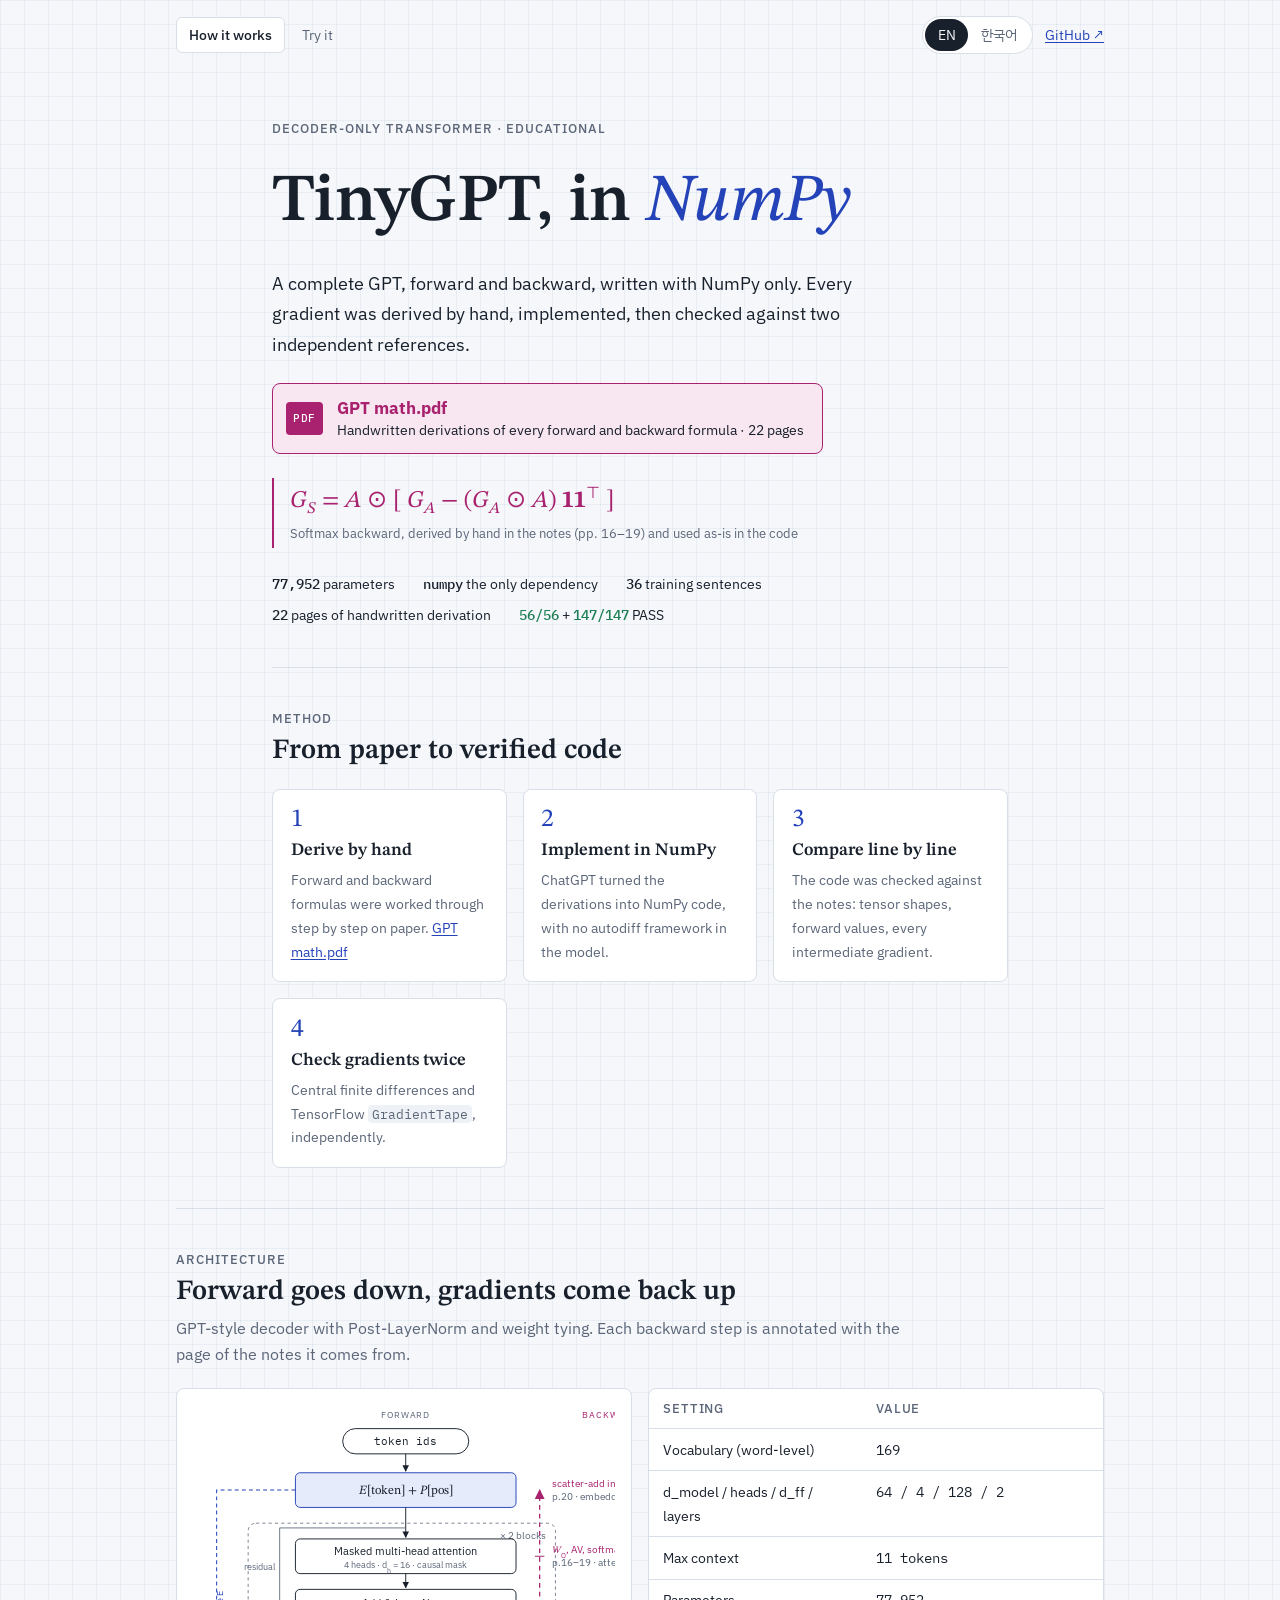
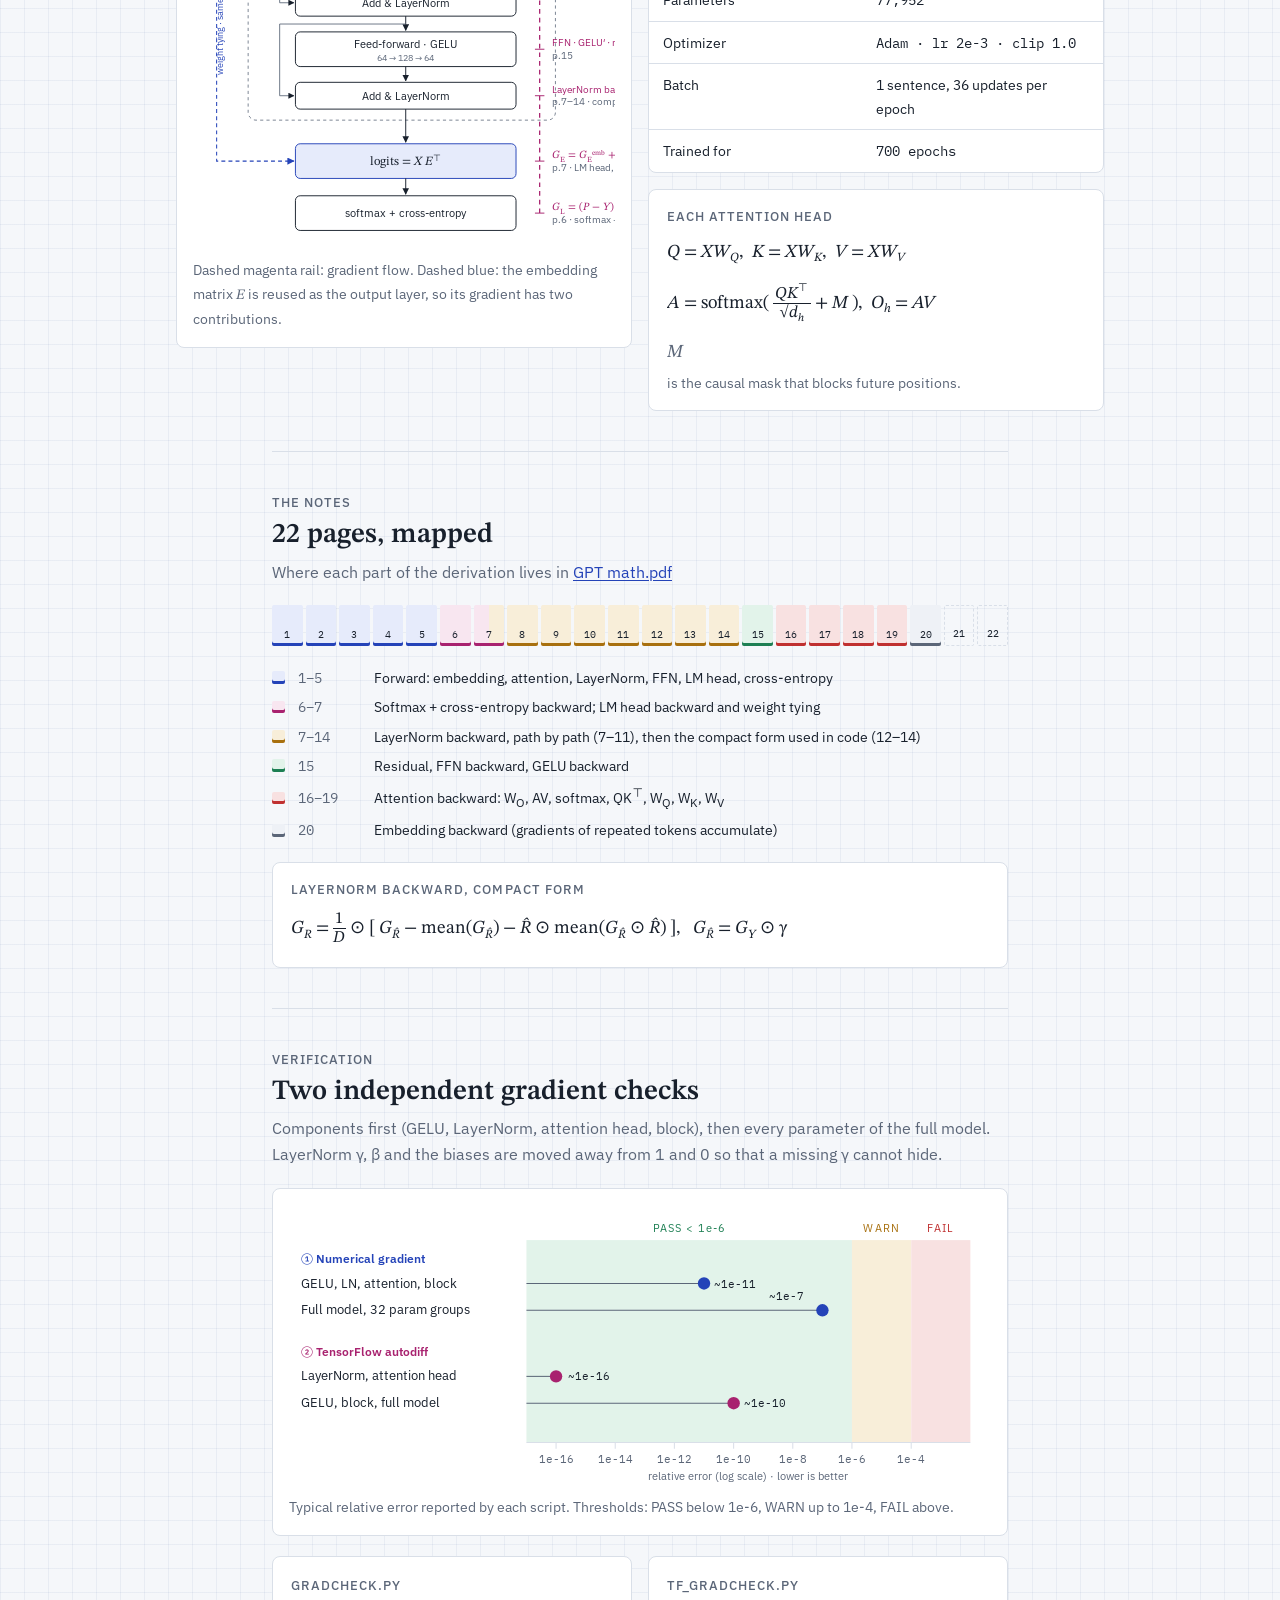
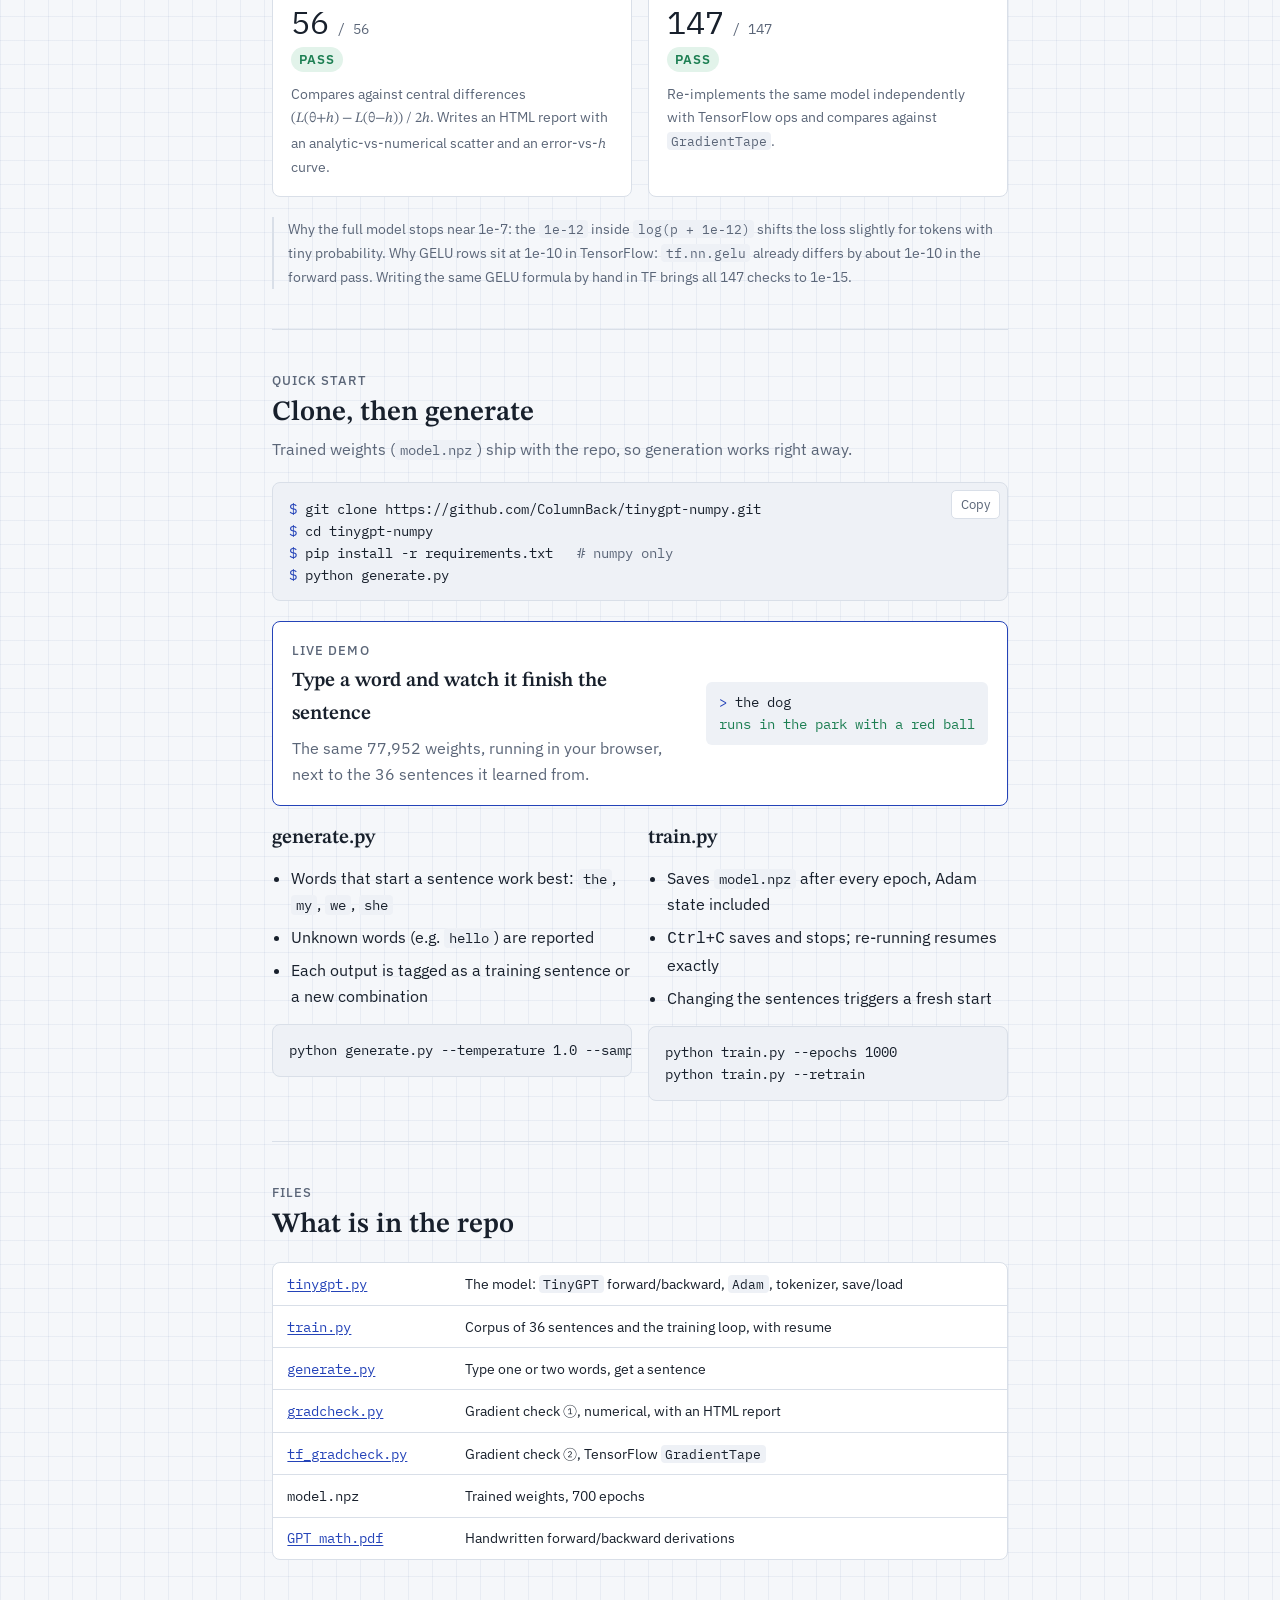
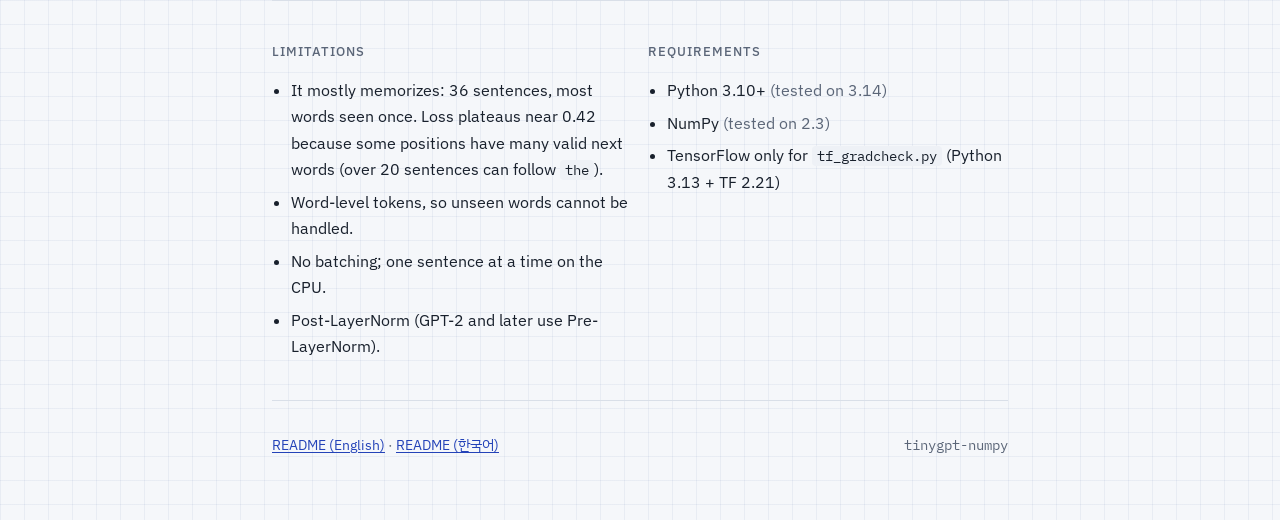
==== commit a684743c: "Feature GPT math.pdf at the top of the READMEs and the guide Co-Authored-By: Claude Opus 5.5 <norepl" ====
--- a/docs/index.html
+++ b/docs/index.html
@@ -34,6 +34,10 @@
       <span class="en">A complete GPT, forward and backward, written with NumPy only. Every gradient was derived by hand, implemented, then checked against two independent references.</span>
       <span class="ko">순전파와 역전파까지 NumPy만으로 작성한 완전한 GPT입니다. 모든 그래디언트를 손으로 유도하고, 구현한 뒤, 서로 독립적인 두 가지 기준으로 검증했습니다.</span>
     </p>
+    <a class="pdf-btn" href="https://github.com/ColumnBack/tinygpt-numpy/blob/main/GPT%20math.pdf">
+      <span class="pdf-ic" aria-hidden="true">PDF</span>
+      <span><b>GPT math.pdf</b><br><span class="en">Handwritten derivations of every forward and backward formula · 22 pages</span><span class="ko">모든 순전파·역전파 공식을 손으로 유도한 노트 · 22쪽</span></span>
+    </a>
     <div class="formula-hero">
       <span class="m"><i>G</i><sub><i>S</i></sub> = <i>A</i> ⊙ [ <i>G</i><sub><i>A</i></sub> − (<i>G</i><sub><i>A</i></sub> ⊙ <i>A</i>) <b>1</b><b>1</b><sup>⊤</sup> ]</span>
       <small><span class="en">Softmax backward, derived by hand in the notes (pp. 16–19) and used as-is in the code</span><span class="ko">노트(16–19쪽)에서 손으로 유도해 코드에 그대로 쓴 softmax 역전파</span></small>
--- a/docs/style.css
+++ b/docs/style.css
@@ -220,3 +220,9 @@
 .teaser-demo { font-size: 0.85rem; background: var(--code-bg); border-radius: 6px; padding: 0.6rem 0.8rem; line-height: 1.6; }
 .teaser-demo .p { color: var(--accent); }
 .teaser-demo .out { color: var(--pass); }
+
+/* derivation notes call-out in the hero */
+.pdf-btn { display: flex; gap: 0.9rem; align-items: center; justify-self: start; max-width: 100%; text-decoration: none; color: var(--ink); background: var(--back-soft); border: 1px solid var(--back); border-radius: 8px; padding: 0.75rem 1.1rem 0.75rem 0.8rem; font-size: var(--s-sm); line-height: 1.45; }
+.pdf-btn:hover { background: var(--surface); }
+.pdf-btn b { font-size: 1.05rem; color: var(--back); }
+.pdf-ic { flex: none; font-family: var(--f-mono); font-size: 0.7rem; font-weight: 500; color: var(--surface); background: var(--back); border-radius: 4px; padding: 0.55rem 0.45rem; letter-spacing: 0.05em; }
